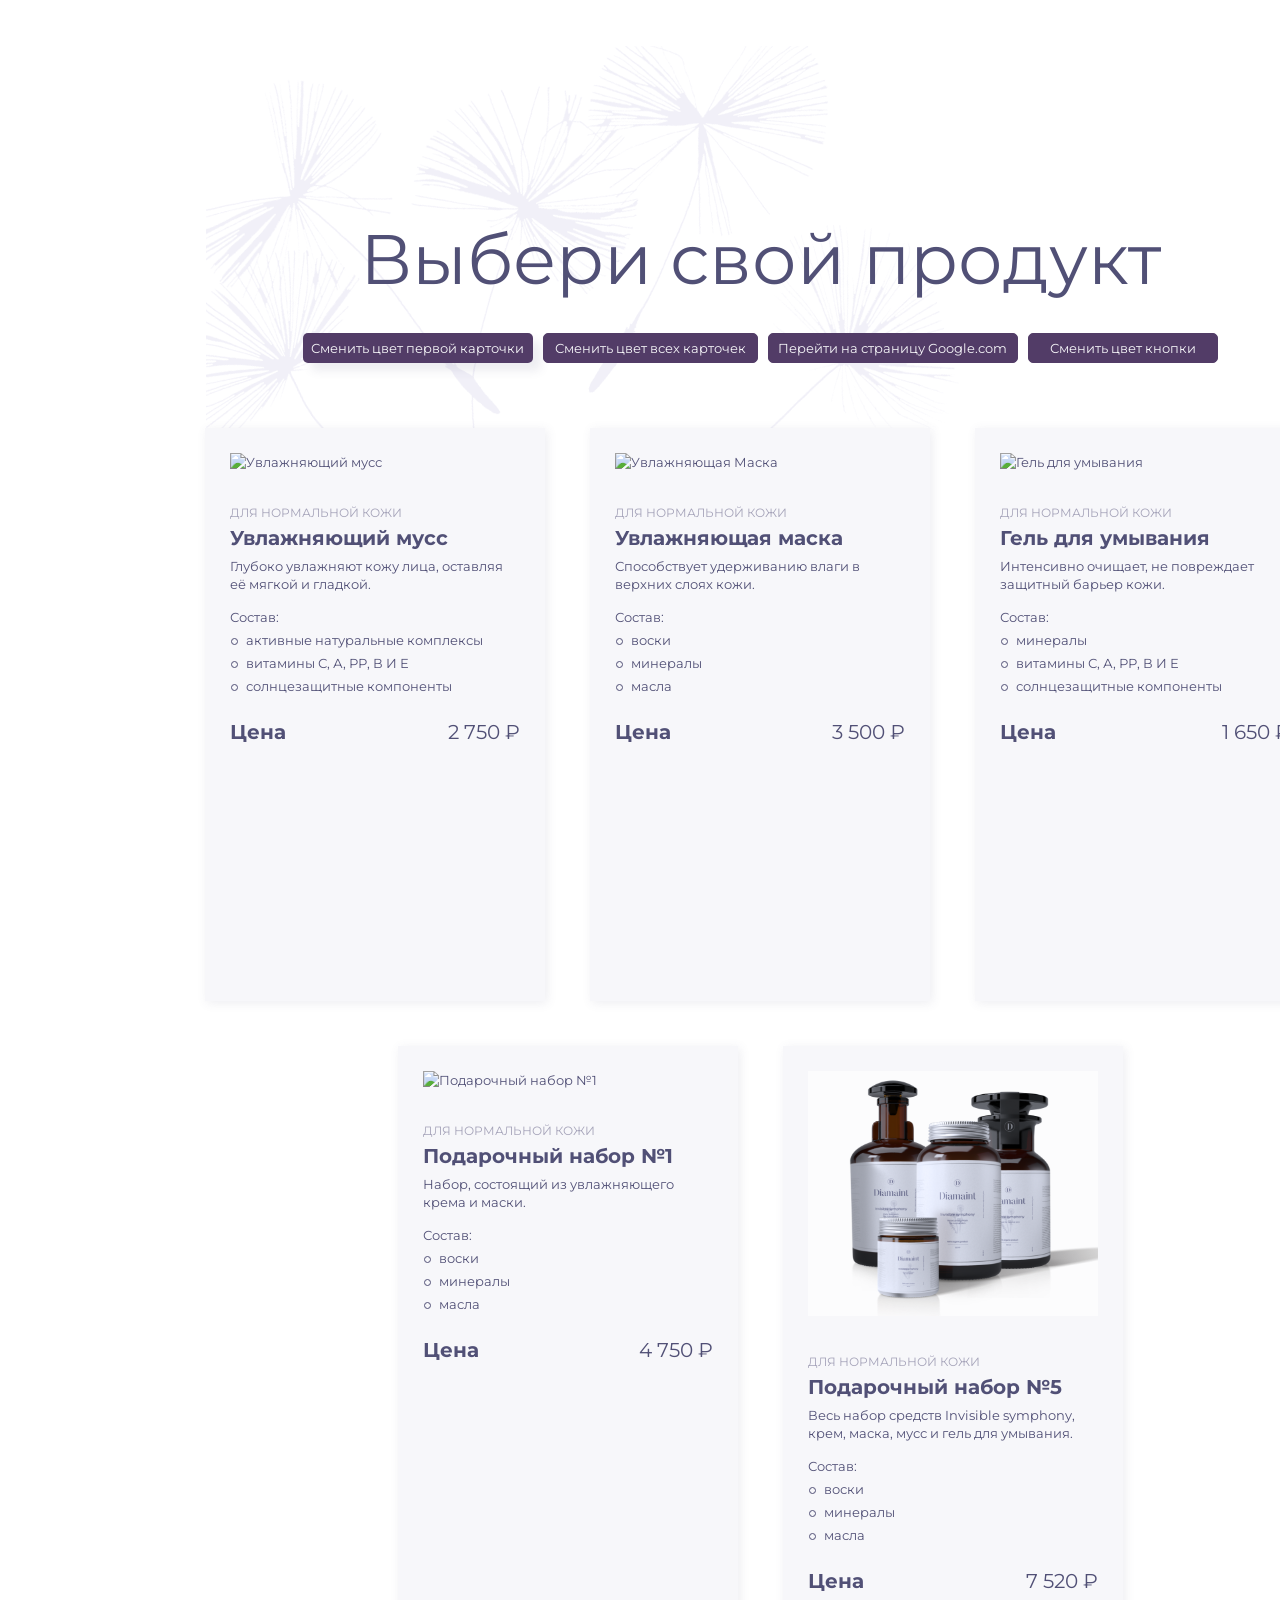
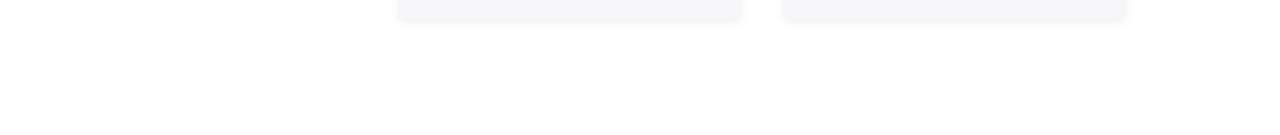
==== index.html @ a732ccb9 "Merge pull request #6 from Mir4ikqwe19/homework-6-js-tasks [Homework №6]: completed objects and arra" ====
<!DOCTYPE html>
<html lang="en">
<head>
  <meta charset="UTF-8">
  <meta name="viewport" content="width=device-width, initial-scale=1.0">
  <title>Product cards</title>
  <link rel="stylesheet" href="styles.css">
  <link rel="icon" href="data:,">
  <link href="https://fonts.googleapis.com/css2?family=Montserrat:ital,wght@0,100..900;1,100..900&display=swap" rel="stylesheet">
</head>
<body>
  <main>
    <div class="product-catalog-image container">
      <h1 class="title">Выбери свой продукт</h1>
      <div class="button-container">
        <button id="change-card-color-button" class="change-color-button">Сменить цвет первой карточки</button>
        <button id="change-color-all-cards-button" class="button-change-color-all-cards">Сменить цвет всех карточек</button>
        <button id="open-google-page-button" class="open-google-button">Перейти на страницу Google.com</button>
        <button id="multi-colored-button" class="multi-colored-button">Сменить цвет кнопки</button>
      </div>
      <ul class="cards-container">
        <div class="product_card">
          <img src="/assets/product_muss.svg" alt="Увлажняющий мусс" width="290px" height="245px">
          <span class="skin-type">для нормальной кожи</span>
          <h3 class="product-name">Увлажняющий мусс</h3>
          <p>Глубоко увлажняют кожу лица, оставляя её мягкой и гладкой.</p>
          <span class="compound">Состав:</span>
          <ul class="product-composition">
            <li class="product-composition-item">активные натуральные комплексы</li>
            <li class="product-composition-item">витамины С, А, РР, В И Е</li>
            <li class="product-composition-item">солнцезащитные компоненты</li>
          </ul>
          <div class="product-card-price">
            <span class="product-card-price-label">Цена</span>
            <span class="product-card-price-value">2 750 &#8381;</span>
          </div>
        </div>
        <div class="product_card">
          <img src="/assets/product-mask.svg" alt="Увлажняющая Маска" width="290px" height="245px">
          <span class="skin-type">для нормальной кожи</span>
          <h3 class="product-name">Увлажняющая маска</h3>
          <p>Способствует удерживанию влаги в верхних слоях кожи.</p>
          <span class="compound">Состав:</span>
          <ul class="product-composition">
            <li class="product-composition-item">воски</li>
            <li class="product-composition-item">минералы</li>
            <li class="product-composition-item">масла</li>
          </ul>
          <div class="product-card-price">
            <span class="product-card-price-label">Цена</span>
            <span class="product-card-price-value">3 500 &#8381;</span>
          </div>
        </div>
        <div class="product_card">
          <img src="/assets/product-gel.svg" alt="Гель для умывания" width="290px" height="245px">
          <span class="skin-type">для нормальной кожи</span>
          <h3 class="product-name">Гель для умывания</h3>
          <p>Интенсивно очищает, не повреждает защитный барьер кожи.</p>
          <span class="compound">Состав:</span>
          <ul class="product-composition">
            <li class="product-composition-item">минералы</li>
            <li class="product-composition-item">витамины С, А, РР, В И Е</li>
            <li class="product-composition-item">солнцезащитные компоненты</li>
          </ul>
          <div class="product-card-price">
            <span class="product-card-price-label">Цена</span>
            <span class="product-card-price-value">1 650 &#8381;</span>
          </div>
        </div>
        <div class="product_card">
          <img src="/assets/gift-set-1.svg" alt="Подарочный набор №1" width="290px" height="245px">
          <span class="skin-type">для нормальной кожи</span>
          <h3 class="product-name">Подарочный набор №1</h3>
          <p>Набор, состоящий из увлажняющего крема и маски.</p>
          <span class="compound">Состав:</span>
          <ul class="product-composition">
            <li class="product-composition-item">воски</li>
            <li class="product-composition-item">минералы</li>
            <li class="product-composition-item">масла</li>
          </ul>
          <div class="product-card-price">
            <span class="product-card-price-label">Цена</span>
            <span class="product-card-price-value">4 750 &#8381;</span>
          </div>
        </div>
        <div class="product_card">
          <img src="/assets/gift-set-5.svg" alt="Подарочный набор №5" width="290px" height="245px">
          <span class="skin-type">для нормальной кожи</span>
          <h3 class="product-name">Подарочный набор №5</h3>
          <p>Весь набор средств Invisible symphony, крем, маска, мусс и гель для умывания.</p>
          <span class="compound">Состав:</span>
          <ul class="product-composition">
            <li class="product-composition-item">воски</li>
            <li class="product-composition-item">минералы</li>
            <li class="product-composition-item">масла</li>
          </ul>
          <div class="product-card-price">
            <span class="product-card-price-label">Цена</span>
            <span class="product-card-price-value">7 520 &#8381;</span>
          </div>
        </div>
      </ul>
    </div>
  </main>
  <script src="main.js"></script>
  <script src="homework-5.js"></script>
  <script src="homework-6.js"></script>
</body>
</html>
---- styles.css ----
* {
  font-family: Montserrat, Arial;
  font-weight: 400;
  color: #515076;
  margin: 0px;
  padding: 0px;
  box-sizing: border-box;
  font-size: 13px;
  line-height: 18px;
}

ul {
  list-style: none;
}

ul li::before {
  content: "";
  display: inline-block;
  width: 5px;
  height: 5px;
  border: 1px solid #515076;
  border-radius: 50%;
  margin-right: 8px;
  vertical-align: middle;
}

.container {
  width: 1520px;
  margin: 0 auto;
}

.product-catalog-image {
  background-image: url("/assets/background-flowers.svg");
  background-repeat: no-repeat;
  min-height: 100vh;
  position: relative;
  z-index: 0;
  overflow: hidden;
  background-position-x: 206px;
}

.title {
  font-size: 70px;
  line-height: 78px;
  text-align: center;
  margin-top: 220px;
}

.product_card {
  padding: 25px;
  width: 340px;
  height: 573px;
  box-shadow: 2px 2px 10px 0px #5150761A;
  background-color: #F7F7FA;
}

.cards-container {
  width: auto;
  justify-content: center;
  height: 1191px;
  display: flex;
  margin: 30px 85px 116px 85px;
  gap: 45px;
  flex-direction: row;
  flex-wrap: wrap;
}

.skin-type {
  display: block;
  color: #A5A3B9;
  text-transform: uppercase;
  margin-top: 30px;
  font-size: 12px;
  line-height: 24px;
}

.product-name {
  font-size: 20px;
  line-height: 27px;
  font-weight: 700;
  margin-bottom: 5px;
}

.compound {
  display: block;
  margin: 15px 0px 5px 0px;
}

.product-composition {
  margin: 0px 0px 25px 1px;
}

.product-composition-item {
  margin-bottom: 5px;
}

.product-card-price {
  display: flex;
  justify-content: space-between;
  align-items: center;
}

.product-card-price-label {
  font-size: 20px;
  line-height: 24px;
  font-weight: 700;
}

.product-card-price-value {
  font-size: 20px;
  line-height: 24px;
  font-weight: 400;
}

.change-color-button {
  width: 230px;
  height: 30px;
  background-color: #523C67;
  color: #F7F7FA;
  border: none;
  border-radius: 5px;
  cursor: pointer;
  transition: all 0.15s ease-in-out;
  box-shadow: 8px 8px 10px 0px #5150761A;
}

.change-color-button:hover {
  background-color: #434261;
}

.change-color-button:active {
  transform: scale(0.96);
  box-shadow: 0 2px 4px rgba(0, 0, 0, 0.25);
}

.button-container {
  display: flex;
  align-items: center;
  justify-content: center;
  gap: 10px;
  height: 100px;
}

.button-change-color-all-cards { 
  display: flex;
  align-items: center;
  justify-content: center;
  background-color: #523C67;
  color: #F7F7FA;
  width: 215px;
  height: 30px;
  border: 1px solid #523C67;
  border-radius: 5px;
  cursor: pointer;
}

.button-change-color-all-cards:hover {
 background-color: #434261;
}

.button-change-color-all-cards:active {
  transform: scale(0.96);
  box-shadow: 0 2px 4px rgba(0, 0, 0, 0.25);
}

.open-google-button {
  display: flex;
  align-items: center;
  justify-content: center;
  background-color: #523C67;
  color: #F7F7FA;
  width: 250px;
  height: 30px;
  border: 1px solid #523C67;
  border-radius: 5px;
  cursor: pointer;
}

.open-google-button:hover {
  background-color: #434261;
}

.open-google-button:active {
  transform: scale(0.96);
  box-shadow: 0 2px 4px rgba(0, 0, 0, 0.25);
}

.multi-colored-button {
  display: flex;
  align-items: center;
  justify-content: center;
  background-color: #523C67;
  color: #F7F7FA;
  width: 190px;
  height: 30px;
  border: 1px solid #523C67;
  border-radius: 5px;
  cursor: pointer;
}

.multi-colored-button:active{
  transform: scale(0.96);
  box-shadow: 0 2px 4px rgba(0, 0, 0, 0.25);
}
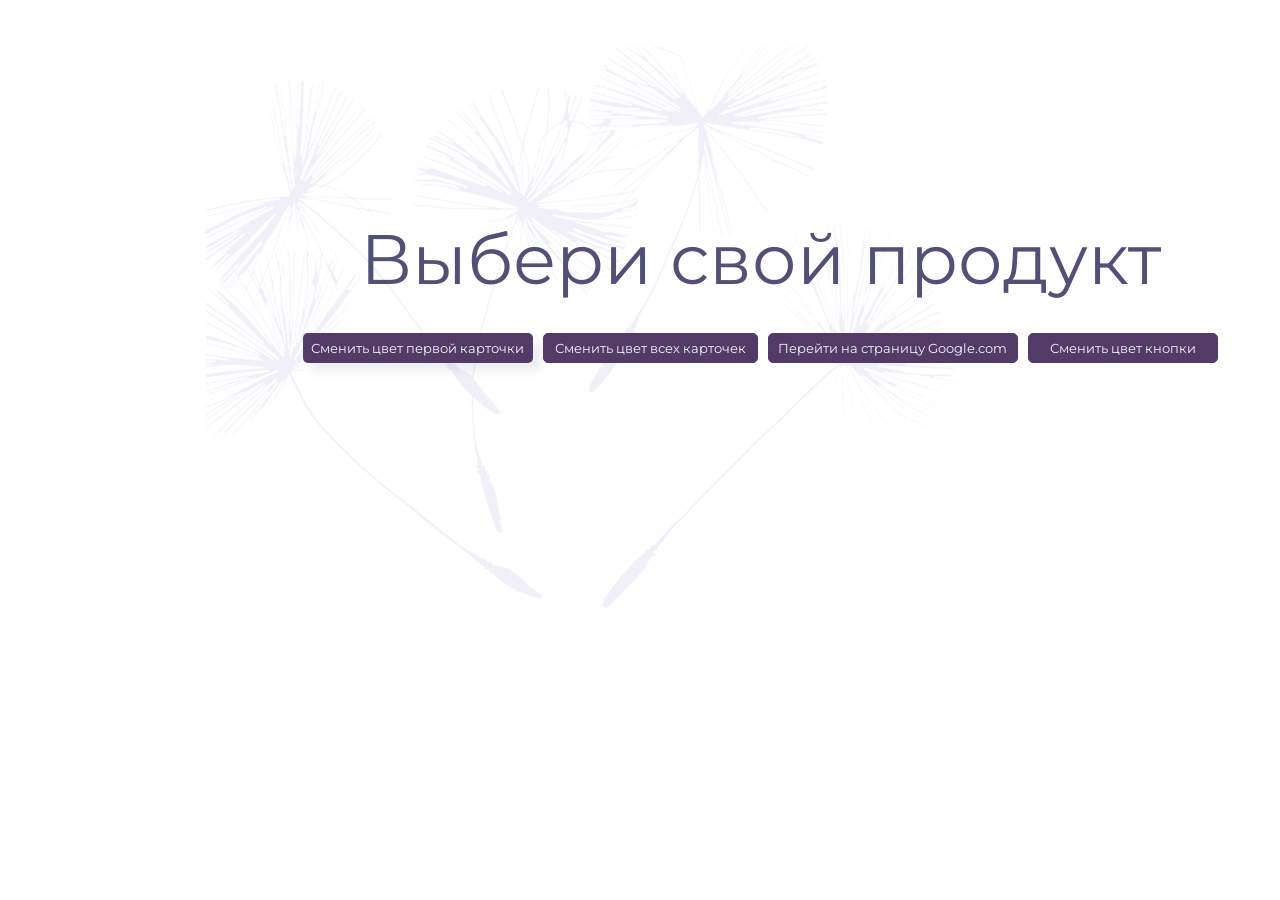
==== commit 3f7e14f1: "feat(js): add draw cards function" ====
--- a/index.html
+++ b/index.html
@@ -18,92 +18,29 @@
         <button id="open-google-page-button" class="open-google-button">Перейти на страницу Google.com</button>
         <button id="multi-colored-button" class="multi-colored-button">Сменить цвет кнопки</button>
       </div>
-      <ul class="cards-container">
-        <div class="product_card">
-          <img src="/assets/product_muss.svg" alt="Увлажняющий мусс" width="290px" height="245px">
-          <span class="skin-type">для нормальной кожи</span>
-          <h3 class="product-name">Увлажняющий мусс</h3>
-          <p>Глубоко увлажняют кожу лица, оставляя её мягкой и гладкой.</p>
-          <span class="compound">Состав:</span>
-          <ul class="product-composition">
-            <li class="product-composition-item">активные натуральные комплексы</li>
-            <li class="product-composition-item">витамины С, А, РР, В И Е</li>
-            <li class="product-composition-item">солнцезащитные компоненты</li>
-          </ul>
-          <div class="product-card-price">
-            <span class="product-card-price-label">Цена</span>
-            <span class="product-card-price-value">2 750 &#8381;</span>
-          </div>
-        </div>
-        <div class="product_card">
-          <img src="/assets/product-mask.svg" alt="Увлажняющая Маска" width="290px" height="245px">
-          <span class="skin-type">для нормальной кожи</span>
-          <h3 class="product-name">Увлажняющая маска</h3>
-          <p>Способствует удерживанию влаги в верхних слоях кожи.</p>
-          <span class="compound">Состав:</span>
-          <ul class="product-composition">
-            <li class="product-composition-item">воски</li>
-            <li class="product-composition-item">минералы</li>
-            <li class="product-composition-item">масла</li>
-          </ul>
-          <div class="product-card-price">
-            <span class="product-card-price-label">Цена</span>
-            <span class="product-card-price-value">3 500 &#8381;</span>
-          </div>
-        </div>
-        <div class="product_card">
-          <img src="/assets/product-gel.svg" alt="Гель для умывания" width="290px" height="245px">
-          <span class="skin-type">для нормальной кожи</span>
-          <h3 class="product-name">Гель для умывания</h3>
-          <p>Интенсивно очищает, не повреждает защитный барьер кожи.</p>
-          <span class="compound">Состав:</span>
-          <ul class="product-composition">
-            <li class="product-composition-item">минералы</li>
-            <li class="product-composition-item">витамины С, А, РР, В И Е</li>
-            <li class="product-composition-item">солнцезащитные компоненты</li>
-          </ul>
-          <div class="product-card-price">
-            <span class="product-card-price-label">Цена</span>
-            <span class="product-card-price-value">1 650 &#8381;</span>
-          </div>
-        </div>
-        <div class="product_card">
-          <img src="/assets/gift-set-1.svg" alt="Подарочный набор №1" width="290px" height="245px">
-          <span class="skin-type">для нормальной кожи</span>
-          <h3 class="product-name">Подарочный набор №1</h3>
-          <p>Набор, состоящий из увлажняющего крема и маски.</p>
-          <span class="compound">Состав:</span>
-          <ul class="product-composition">
-            <li class="product-composition-item">воски</li>
-            <li class="product-composition-item">минералы</li>
-            <li class="product-composition-item">масла</li>
-          </ul>
-          <div class="product-card-price">
-            <span class="product-card-price-label">Цена</span>
-            <span class="product-card-price-value">4 750 &#8381;</span>
-          </div>
-        </div>
-        <div class="product_card">
-          <img src="/assets/gift-set-5.svg" alt="Подарочный набор №5" width="290px" height="245px">
-          <span class="skin-type">для нормальной кожи</span>
-          <h3 class="product-name">Подарочный набор №5</h3>
-          <p>Весь набор средств Invisible symphony, крем, маска, мусс и гель для умывания.</p>
-          <span class="compound">Состав:</span>
-          <ul class="product-composition">
-            <li class="product-composition-item">воски</li>
-            <li class="product-composition-item">минералы</li>
-            <li class="product-composition-item">масла</li>
-          </ul>
-          <div class="product-card-price">
-            <span class="product-card-price-label">Цена</span>
-            <span class="product-card-price-value">7 520 &#8381;</span>
-          </div>
-        </div>
-      </ul>
+      <ul class="cards-container"></ul>
     </div>
   </main>
-  <script src="main.js"></script>
-  <script src="homework-5.js"></script>
-  <script src="homework-6.js"></script>
+
+  <template id="product-card-template">
+  <div class="product_card">
+    <img class="product-image">
+    <span class="skin-type">Для нормальной кожи</span>
+    <h3 class="product-name"></h3>
+    <p id="product-description"></p>
+    <span class="compound">Состав:</span>
+    <ul id="composition" class="product-composition"></ul>
+    <div class="product-card-price">
+      <span class="product-card-price-label">Цена</span>
+      <span class="product-card-price-value"></span>
+    </div>
+  </div>
+  </template>
+
+  <script src="/scripts/main.js"></script>
+  <script src="/scripts/homework-5.js"></script>
+  <script src="/scripts/homework-6.js"></script>
+  <script src="/scripts/homework-7.js" type="module"></script>
+  <script src="/scripts/homework-8.js" type="module"></script>
 </body>
 </html>
--- a/styles.css
+++ b/styles.css
@@ -57,7 +57,7 @@
 .cards-container {
   width: auto;
   justify-content: center;
-  height: 1191px;
+  height: auto;
   display: flex;
   margin: 30px 85px 116px 85px;
   gap: 45px;
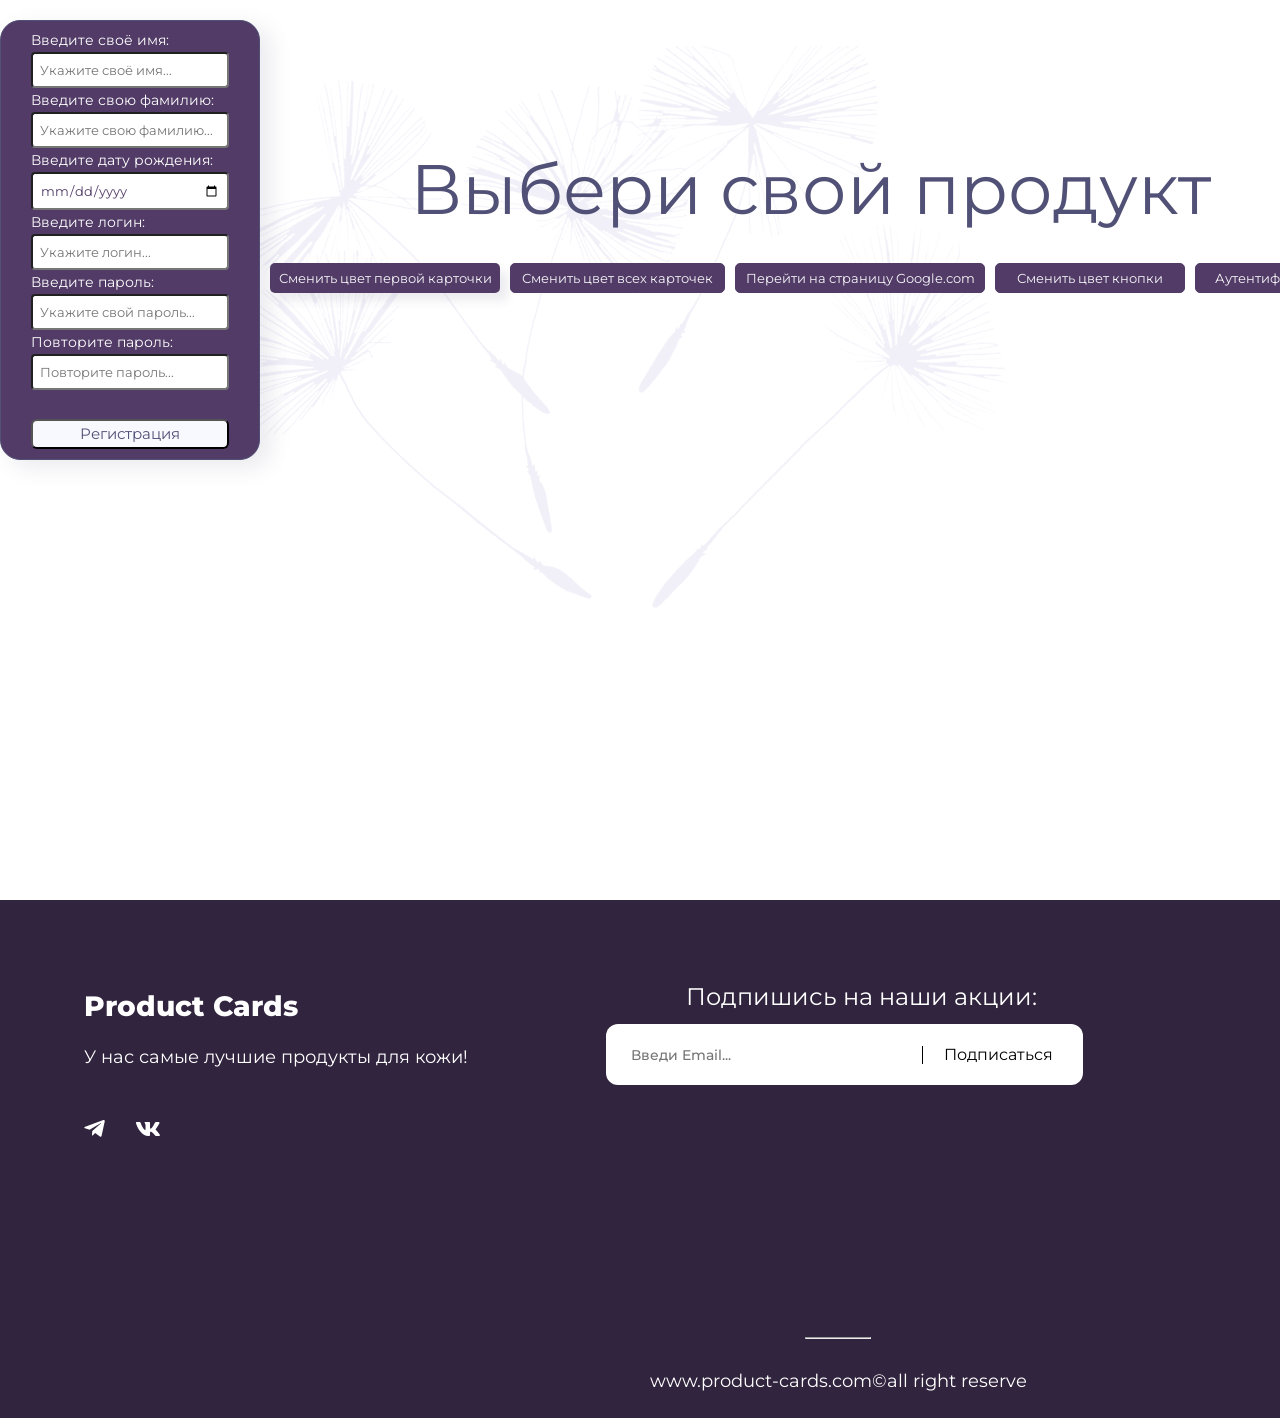
==== commit 6a16581a: "feat(js): add registration and authentication forms" ====
--- a/index.html
+++ b/index.html
@@ -11,36 +11,118 @@
 <body>
   <main>
     <div class="product-catalog-image container">
+      <div class="registration-form-container">
+        <form id="registration-form" class="registration-form">
+          <label class="label-title white-text-color" for="name">Введите своё имя:</label>
+          <input name="name" id="name" class="input-style" type="text" placeholder="Укажите своё имя..." required>
+  
+          <label class="label-title white-text-color" for="lastName">Введите свою фамилию:</label>
+          <input name="lastName" id="lastName" class="input-style" type="text" placeholder="Укажите свою фамилию..." required>
+  
+          <label class="label-title white-text-color" for="dateOfBirth">Введите дату рождения:</label>
+          <input name="dateOfBirth" id="dateOfBirth" class="input-style" type="date" required>
+  
+          <label class="label-title white-text-color" for="login">Введите логин:</label>
+          <input name="login" id="login" class="input-style" type="text" placeholder="Укажите логин..." required>
+  
+          <label class="label-title white-text-color" for="password">Введите пароль:</label>
+          <input name="password" id="password" class="input-style" type="password" placeholder="Укажите свой пароль..." required>
+  
+          <label class="label-title white-text-color" for="confirmPassword">Повторите пароль:</label>
+          <input name="confirmPassword" id="confirmPassword" class="input-style" type="password" placeholder="Повторите пароль..." required>
+          <div id="message"></div>
+          <div class="registration-button-container">
+            <button type="submit" class="registration-button">Регистрация</button>
+          </div>
+        </form>
+      </div>
       <h1 class="title">Выбери свой продукт</h1>
-      <div class="button-container">
-        <button id="change-card-color-button" class="change-color-button">Сменить цвет первой карточки</button>
-        <button id="change-color-all-cards-button" class="button-change-color-all-cards">Сменить цвет всех карточек</button>
-        <button id="open-google-page-button" class="open-google-button">Перейти на страницу Google.com</button>
-        <button id="multi-colored-button" class="multi-colored-button">Сменить цвет кнопки</button>
-      </div>
+        <div class="button-container">
+          <button id="change-card-color-button" class="change-color-button">Сменить цвет первой карточки</button>
+          <button id="change-color-all-cards-button" class="button-change-color-all-cards">Сменить цвет всех карточек</button>
+          <button id="open-google-page-button" class="open-google-button">Перейти на страницу Google.com</button>
+          <button id="multi-colored-button" class="multi-colored-button">Сменить цвет кнопки</button>
+          <div id="modal-background" class="modal-background"></div>
+          <div id="modal-dialog" class="modal modal-bg-img">
+            <div class="modal-container">
+                <div class="modal-button-container">
+                  <button id="close-modal-window" class="close-modal-window"><img src="/assets/close-marker.svg" alt="Значок крестика"></button>
+                </div>
+              <div class="modal-form-container">
+                <form id="modal-sign-form" class="modal-input-container">
+                  <label for="modal-login" class="modal-label">
+                    Введите логин: <input id="modal-login" type="text" class="modal-input" placeholder="Введите логин..." name="login" required>
+                  </label>
+                  <label for="modal-password" class="modal-label">
+                    Введите пароль: <input id="modal-password" type="password" class="modal-input" placeholder="Введите пароль..." name="password" required>
+                  </label>
+                  <div>
+                    <button id="modal-submit-button" type="submit" class="modal-sign-button">Войти</button>
+                  </div>
+                </form>
+              </div>
+            </div>
+          </div>
+          <button id="auth-button" class="auth-button">Аутентификация</button>
+        </div>
       <ul class="cards-container"></ul>
     </div>
   </main>
 
   <template id="product-card-template">
-  <div class="product_card">
-    <img class="product-image">
-    <span class="skin-type">Для нормальной кожи</span>
-    <h3 class="product-name"></h3>
-    <p id="product-description"></p>
-    <span class="compound">Состав:</span>
-    <ul id="composition" class="product-composition"></ul>
-    <div class="product-card-price">
-      <span class="product-card-price-label">Цена</span>
-      <span class="product-card-price-value"></span>
+    <div class="product_card">
+      <img class="product-image">
+      <span class="skin-type"></span>
+      <h3 class="product-name"></h3>
+      <p id="product-description"></p>
+      <span class="compound">Состав:</span>
+      <ul id="composition" class="product-composition"></ul>
+      <div class="product-card-price">
+        <span class="product-card-price-label">Цена</span>
+        <span class="product-card-price-value"></span>
+      </div>
     </div>
-  </div>
   </template>
+
+  <footer class="footer">
+    <div class="footer-container">
+      <div class="footer-left">
+        <span class="product-cards white-text-color">Product Cards</span>
+        <span class="marketing-text white-text-color">У нас самые лучшие продукты для кожи!</span>
+        <div class="icon-container">
+          <img src="/assets/telegram-icon.svg" alt="Иконка Телеграма" width="21px" height="17.61px">
+          <img src="/assets/vk-icon.svg" alt="Иконка Вконтакте" width="24px" height="14px">
+        </div>
+      </div>
+      <div class="footer-middle">
+        <span class="action-subcribe white-text-color">Подпишись на наши акции:</span>
+        <form class="input-container" id="email-form">
+          <input name="email" type="email" class="email-input" placeholder="Введи Email..." required>
+          <button type="submit" class="subcribe-button">Подписаться</button>
+        </form>
+      </div>
+      <div class="footer-right">
+        <h3 class="fast-links">Быстрые ссылки</h3>
+        <nav>
+          <ul class="links-container">
+            <li><a href="#" class="links">Главная</a></li>
+            <li><a href="#" class="links">Магазин</a></li>
+            <li><a href="#" class="links">Контакты</a></li>
+          </ul>
+        </nav>
+      </div>
+    </div>
+    <div class="footer-bottom">
+      <hr class="footer-bottom-line"></hr>
+      <a class="product-rights">www.product-cards.com©all right reserve</a>
+    </div>
+  </footer>
 
   <script src="/scripts/main.js"></script>
   <script src="/scripts/homework-5.js"></script>
   <script src="/scripts/homework-6.js"></script>
   <script src="/scripts/homework-7.js" type="module"></script>
   <script src="/scripts/homework-8.js" type="module"></script>
+  <script src="/scripts/homework-9.js" type="module"></script>
 </body>
 </html>
--- a/styles.css
+++ b/styles.css
@@ -7,6 +7,10 @@
   box-sizing: border-box;
   font-size: 13px;
   line-height: 18px;
+}
+
+body {
+  overflow-x: hidden;
 }
 
 ul {
@@ -25,7 +29,7 @@
 }
 
 .container {
-  width: 1520px;
+  width: 1620px;
   margin: 0 auto;
 }
 
@@ -36,14 +40,14 @@
   position: relative;
   z-index: 0;
   overflow: hidden;
-  background-position-x: 206px;
+  background-position-x: 256px;
 }
 
 .title {
   font-size: 70px;
   line-height: 78px;
   text-align: center;
-  margin-top: 220px;
+  margin-top: 150px;
 }
 
 .product_card {
@@ -201,4 +205,327 @@
 .multi-colored-button:active{
   transform: scale(0.96);
   box-shadow: 0 2px 4px rgba(0, 0, 0, 0.25);
+}
+
+.footer {
+  width: 1728px;
+  height: auto;
+  background-color: #31243E;
+  margin: 0 auto;
+}
+
+.white-text-color {
+  color: #FFFFFF;
+}
+
+.footer-container {
+  display: flex;
+  padding: 85px 150px 200px 84px;
+  justify-content: space-between;
+}
+
+.footer-left {
+  display: flex;
+  flex-direction: column;
+  gap: 16px;
+}
+
+.icon-container {
+  display: flex;
+}
+
+.product-cards {
+font-weight: 800;
+font-size: 28px;
+line-height: 154%;
+letter-spacing: 0%;
+}
+
+.marketing-text {
+  font-weight: 400;
+  font-size: 18px;
+  line-height: 154%;
+  letter-spacing: 0%;
+}
+
+.icon-container {
+  margin-top: 32px;
+  display: flex;
+  gap: 30.5px;
+  align-items: center;
+}
+
+.footer-middle {
+  display: flex;
+  flex-direction: column;
+  gap: 15px;
+  margin-right: 12%;
+}
+
+.action-subcribe {
+  margin-left: 80px;
+  font-weight: 400;
+  font-size: 24px;
+  line-height: 100%;
+  letter-spacing: 0%;
+}
+
+.input-container {
+  display: flex;
+  align-items: center;
+  background: #fff;
+  border-radius: 12px;
+  padding: 0 15px;
+  max-width: 477px;
+  margin: 0 auto;
+}
+
+.email-input {
+  width: 477px;
+  height: 61px;
+  border: none;
+  padding: 15px 10px;
+  font-size: 14px;
+  font-weight: 500;
+  line-height: 100%;
+  color: #000000BF;
+}
+
+.subcribe-button {
+  padding: 0px 15px 0px 21px;
+  border: none;
+  background: none;
+  font-size: 16px;
+  cursor: pointer;
+  border-left: 1px solid #000000;
+  color: #000000;
+}
+
+.footer-right {
+  display: flex;
+  flex-direction: column;
+}
+
+.links-container {
+  display: flex;
+  flex-direction: column;
+  list-style: none;
+  gap: 23px;
+}
+
+.links-container li::before {
+  content: none;
+  list-style: none;
+  padding: 0;
+  margin: 0;
+}
+
+.fast-links {
+  font-size: 20px;
+  font-weight: 500;
+  line-height: 100%;
+  color: #FFFFFF;
+  margin-bottom: 23px;
+}
+
+.links {
+  font-weight: 400;
+  font-size: 18px;
+  line-height: 100%;
+  color: #FFFFFF;
+  text-decoration: none;
+
+}
+
+.footer-bottom {
+  display: flex;
+  align-items: center;
+  flex-direction: column;
+  gap: 33px;
+  margin-right: 3%;
+}
+
+.footer-bottom-line {
+  width: 66px;
+  height: 2px;
+  background: #FFFFFF;
+}
+
+.product-rights {
+  font-size: 18px;
+  margin-bottom: 28px;
+  color: #FFFFFF;
+  font-weight: 400;
+  line-height: 100%;
+}
+
+.registration-form-container{
+  display: flex;
+  justify-content: center;
+  height: 440px;
+  width: 260px;
+  position: absolute;
+  top: 20px;
+  background-color: #523C67;
+  border: 1px solid;
+  border-radius: 20px;
+  padding: 5px;
+  box-shadow: 10px 7px 20px 2px #5150761A;
+}
+
+.registration-form {
+  display: flex;
+  flex-direction: column;
+  padding: 5px;
+  gap: 3px;
+}
+
+.registration-button-container {
+  height: 150px;
+  display: flex;
+  justify-content: end;
+  flex-direction: column;
+}
+
+.registration-button {
+  margin-top: 7px;
+  font-size: 15px;
+  border-radius: 6px;
+  height: 30px;
+  background-color: #f8f8ff;
+}
+
+.registration-button:active {
+  transform: scale(0.96);
+  box-shadow: 0 2px 4px rgba(0, 0, 0, 0.25);
+}
+
+.label-title {
+  font-size: 14px;
+  font-weight: 400;
+}
+
+.input-style {
+  border-radius: 4px;
+  color: #523c67;
+  padding: 7px;
+}
+
+.modal {
+  display: none;
+}
+
+.modal-showed {
+  display: flex;
+  width: 600px;
+  height: 400px;
+  position: absolute;
+  left: 50%;
+  top: 50%;
+  z-index: 10;
+  transform: translate(-50%, -50%);
+  background-color: #fff;
+  border: 2px solid #515076;
+}
+
+.modal-background {
+  position: fixed;
+  inset: 0;
+  background: rgba(0,0,0,.5);
+  opacity: 0;
+  pointer-events: none;
+  transition: 0.3s;
+}
+
+.modal-bg-img {
+  background-image: url(/assets/interior-design.jpg);
+}
+
+.modal-background.active {
+  opacity: 1;
+  pointer-events: all;
+}
+
+.modal-container {
+  display: flex;
+  flex-direction: column;
+}
+
+.modal-button-container {
+  display: flex;
+  justify-content: flex-end;
+  width: 595px;
+  margin-left: 2px;
+}
+
+.close-modal-window {
+  border-radius: 1px;
+  background-color: #523C67;
+  cursor: pointer;
+}
+
+.close-modal-window:active {
+  transform: scale(0.96);
+  box-shadow: 0 2px 4px rgba(0, 0, 0, 0.25);
+}
+
+.auth-button {
+  display: flex;
+  align-items: center;
+  justify-content: center;
+  background-color: #523C67;
+  color: #F7F7FA;
+  width: 155px;
+  height: 30px;
+  border: 1px solid #523C67;
+  border-radius: 5px;
+  cursor: pointer;
+}
+
+.auth-button:active {
+  transform: scale(0.96);
+  box-shadow: 0 2px 4px rgba(0, 0, 0, 0.25);
+}
+
+.modal-input-container {
+  display: flex;
+  flex-direction: column;
+  height: 300px;
+  justify-content: center;
+  align-content: center;
+  align-items: center;
+  gap: 20px;
+}
+
+.modal-label {
+  display: flex;
+  flex-direction: column;
+  align-content: center;
+  align-items: flex-start;
+  font-size: 17px;
+}
+
+.modal-input {
+  width: 230px;
+  height: 25px;
+  border: 1px solid #515076;
+  background: #fff;
+  color: #515076;
+  border-radius: 6px;
+  margin-top: 7px;
+  padding: 5px;
+}
+
+.modal-sign-button {
+  width: 100px;
+  height: 30px;
+  background: #fff;
+  border: 1px solid #515076;
+  border-radius: 5px;
+  cursor: pointer;
+}
+
+.modal-sign-button:active {
+  transform: scale(0.96);
+  box-shadow: 0 2px 4px rgba(0, 0, 0, 0.25);
 }
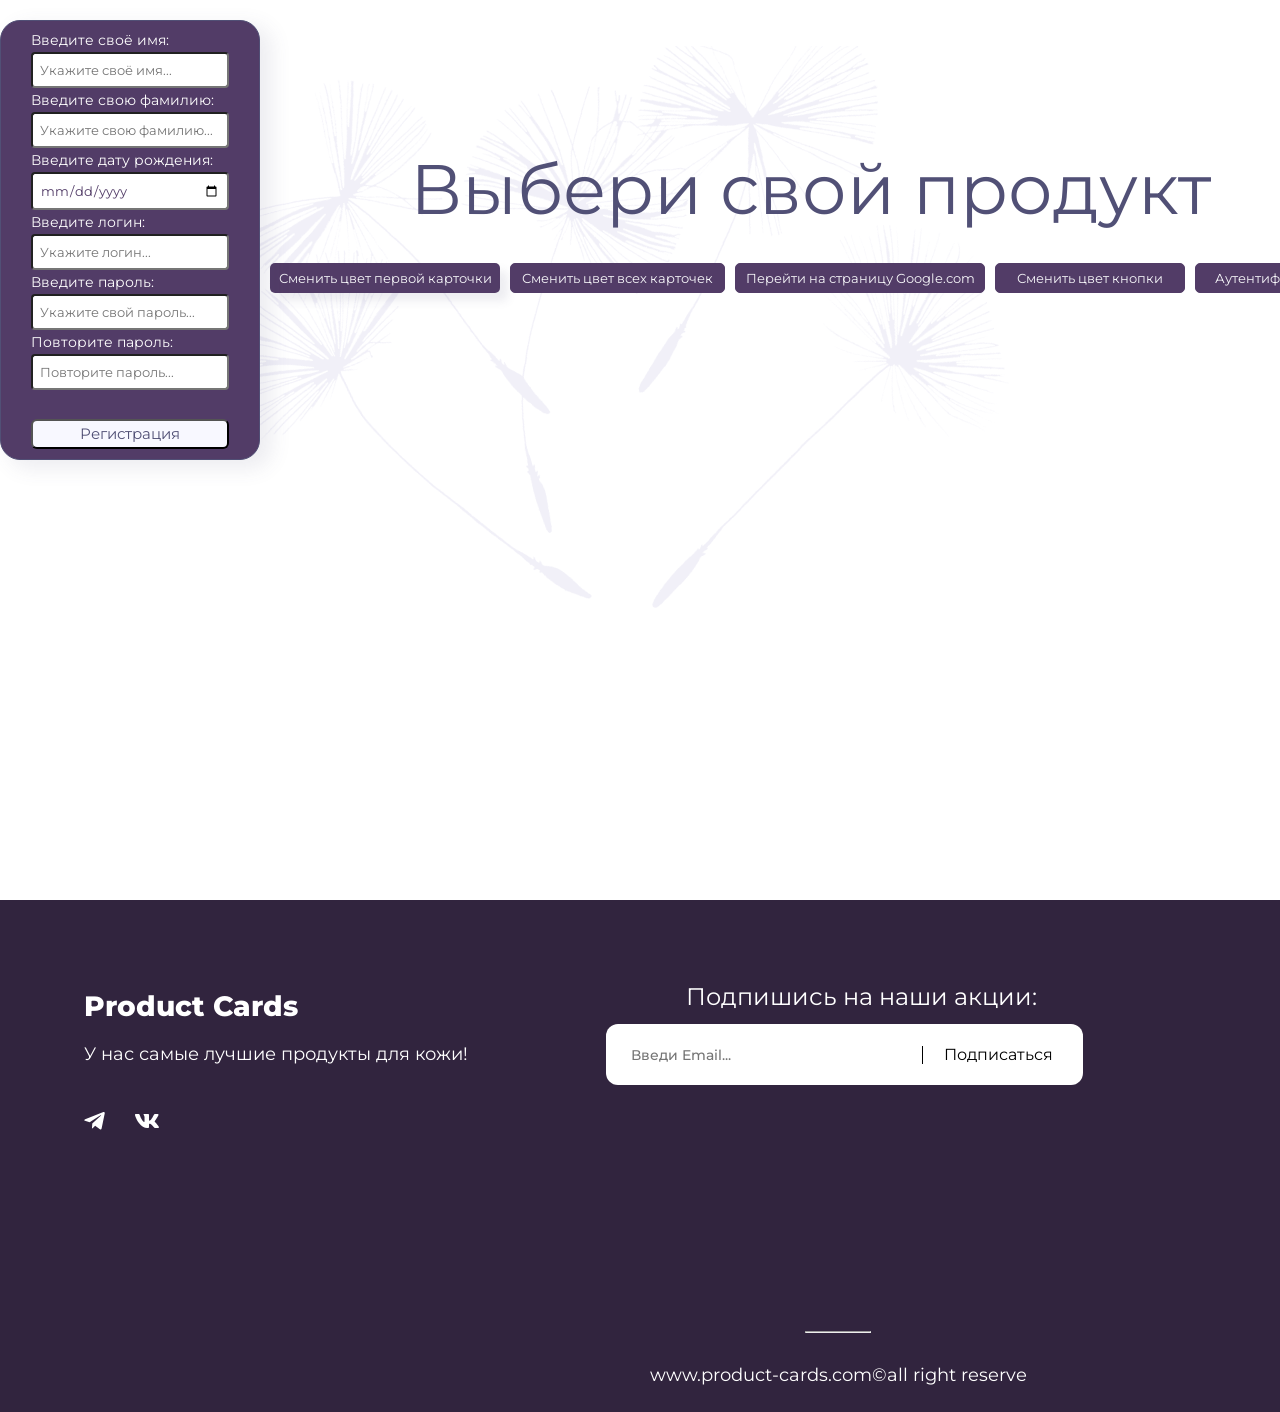
==== commit da98eccd: "refactor(html, css): change styles and correct hw 9 task link on html" ====
--- a/index.html
+++ b/index.html
@@ -123,6 +123,6 @@
   <script src="/scripts/homework-6.js"></script>
   <script src="/scripts/homework-7.js" type="module"></script>
   <script src="/scripts/homework-8.js" type="module"></script>
-  <script src="/scripts/homework-9.js" type="module"></script>
+  <script src="/scripts/homework-9.js"></script>
 </body>
 </html>
--- a/styles.css
+++ b/styles.css
@@ -230,10 +230,6 @@
   gap: 16px;
 }
 
-.icon-container {
-  display: flex;
-}
-
 .product-cards {
 font-weight: 800;
 font-size: 28px;
@@ -244,14 +240,14 @@
 .marketing-text {
   font-weight: 400;
   font-size: 18px;
-  line-height: 154%;
+  line-height: 20px;
   letter-spacing: 0%;
 }
 
 .icon-container {
   margin-top: 32px;
   display: flex;
-  gap: 30.5px;
+  gap: 30px;
   align-items: center;
 }
 
@@ -438,7 +434,7 @@
 }
 
 .modal-bg-img {
-  background-image: url(/assets/interior-design.jpg);
+  background-image: url("/assets/interior-design.jpg");
 }
 
 .modal-background.active {
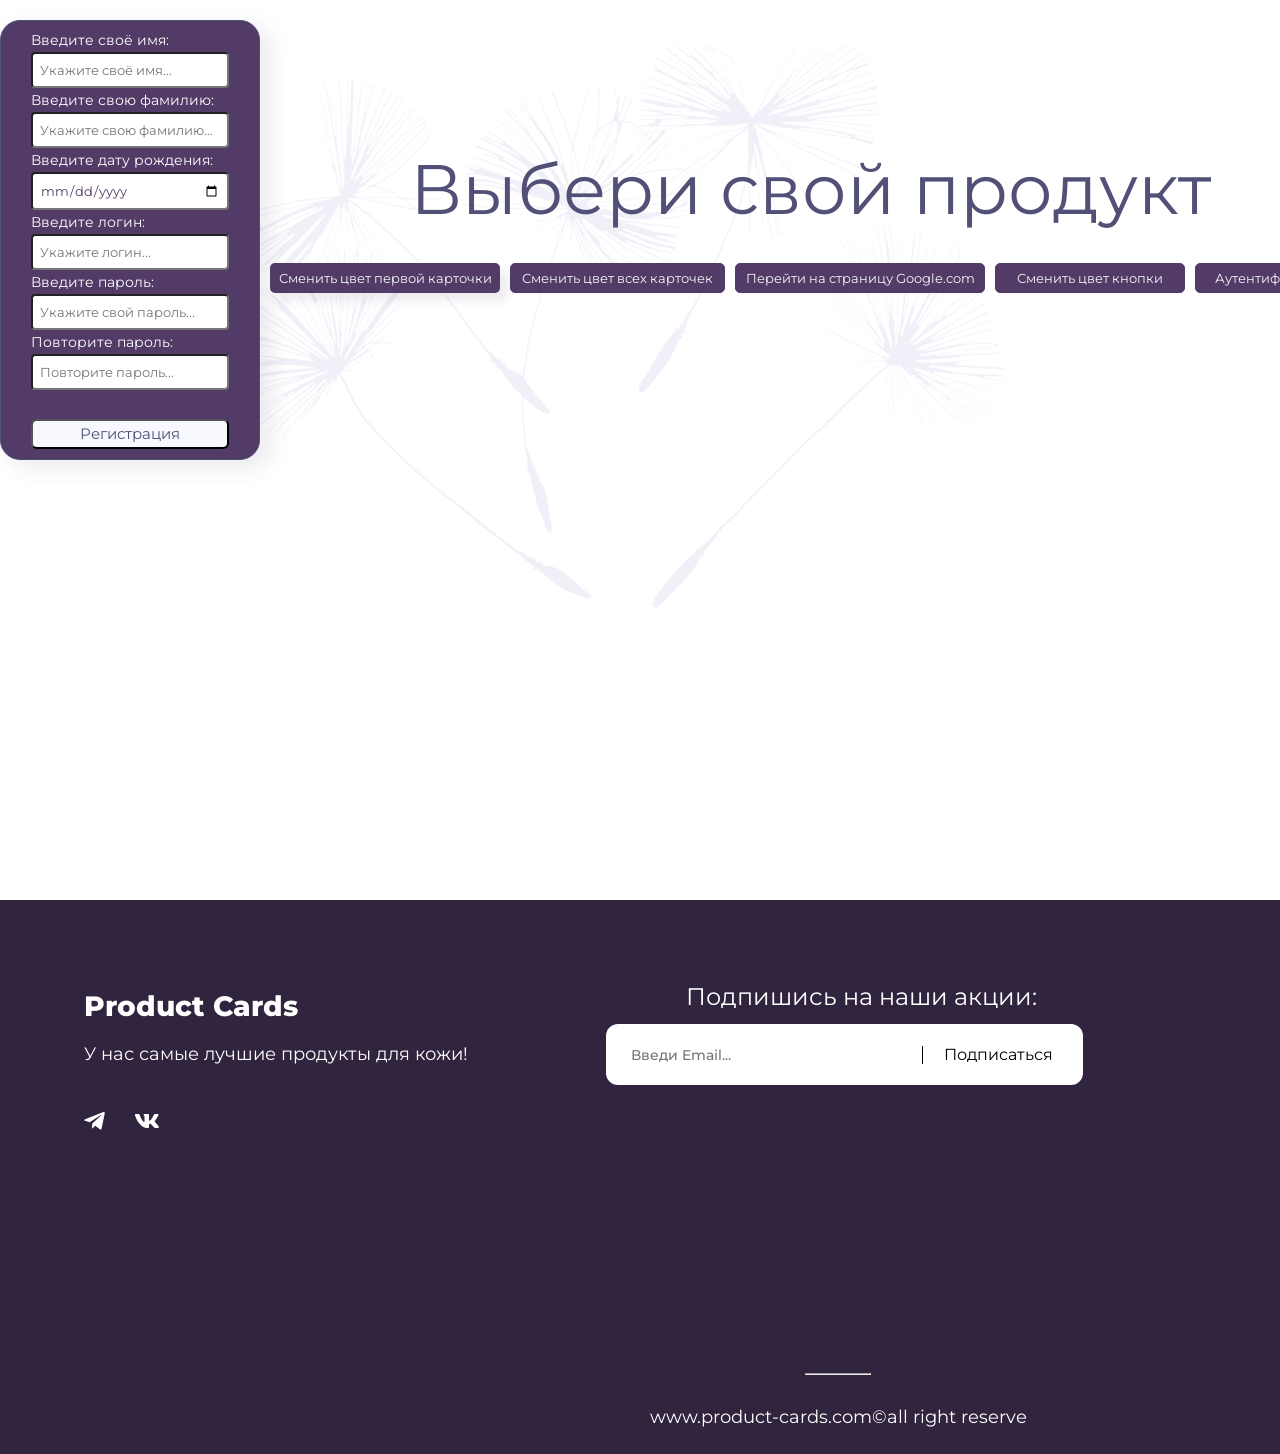
==== commit 9cb9532c: "[Homework №13]: async js task" ====
--- a/index.html
+++ b/index.html
@@ -49,7 +49,7 @@
                   <button id="close-modal-window" class="close-modal-window"><img src="/assets/close-marker.svg" alt="Значок крестика"></button>
                 </div>
               <div class="modal-form-container">
-                <form id="modal-sign-form" class="modal-input-container">
+                <form id="modal-login-form" class="modal-input-container">
                   <label for="modal-login" class="modal-label">
                     Введите логин: <input id="modal-login" type="text" class="modal-input" placeholder="Введите логин..." name="login" required>
                   </label>
@@ -108,6 +108,7 @@
             <li><a href="#" class="links">Главная</a></li>
             <li><a href="#" class="links">Магазин</a></li>
             <li><a href="#" class="links">Контакты</a></li>
+            <li><a href="async/async.html" class="links">Пользователи</a></li>
           </ul>
         </nav>
       </div>
@@ -118,11 +119,6 @@
     </div>
   </footer>
 
-  <script src="/scripts/main.js"></script>
-  <script src="/scripts/homework-5.js"></script>
-  <script src="/scripts/homework-6.js"></script>
-  <script src="/scripts/homework-7.js" type="module"></script>
-  <script src="/scripts/homework-8.js" type="module"></script>
-  <script src="/scripts/homework-9.js"></script>
+  <script type="module" src="/scripts/main.js"></script>
 </body>
 </html>
--- a/styles.css
+++ b/styles.css
@@ -159,7 +159,7 @@
 }
 
 .button-change-color-all-cards:hover {
- background-color: #434261;
+  background-color: #434261;
 }
 
 .button-change-color-all-cards:active {
